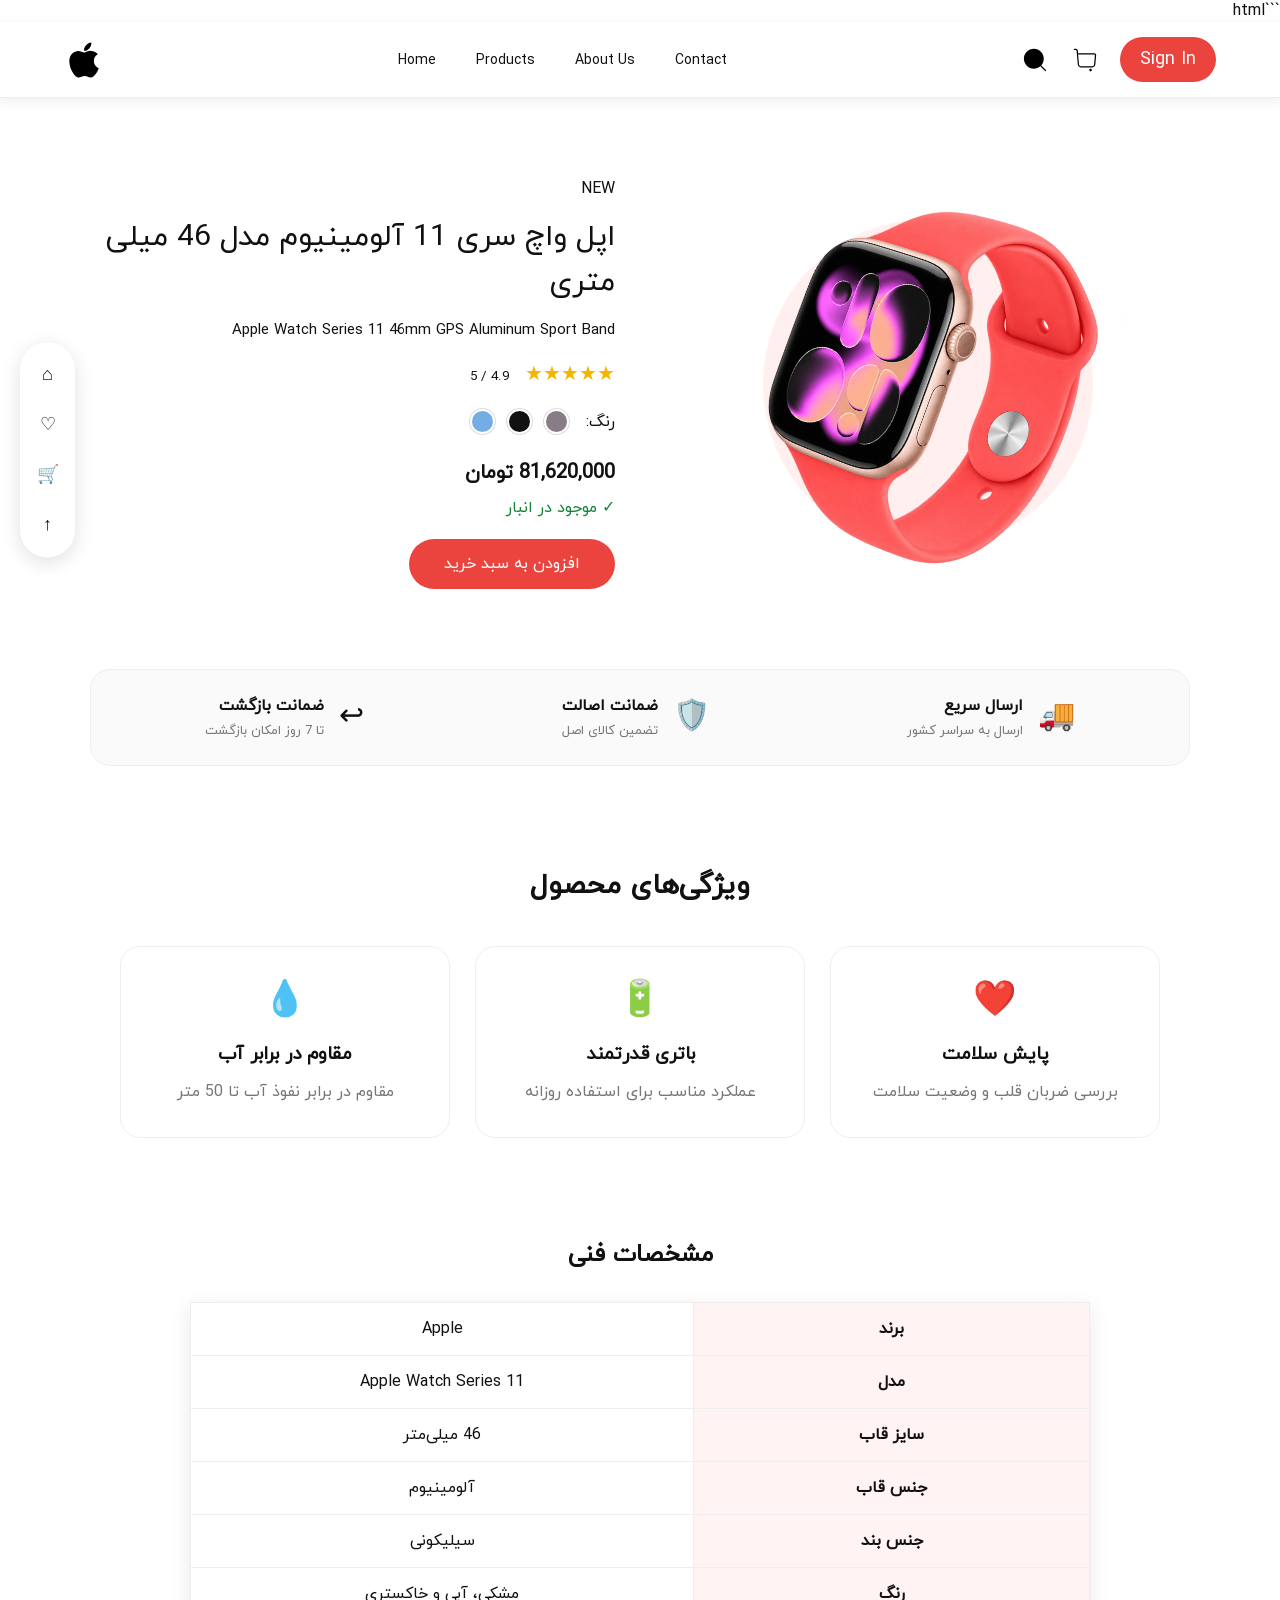
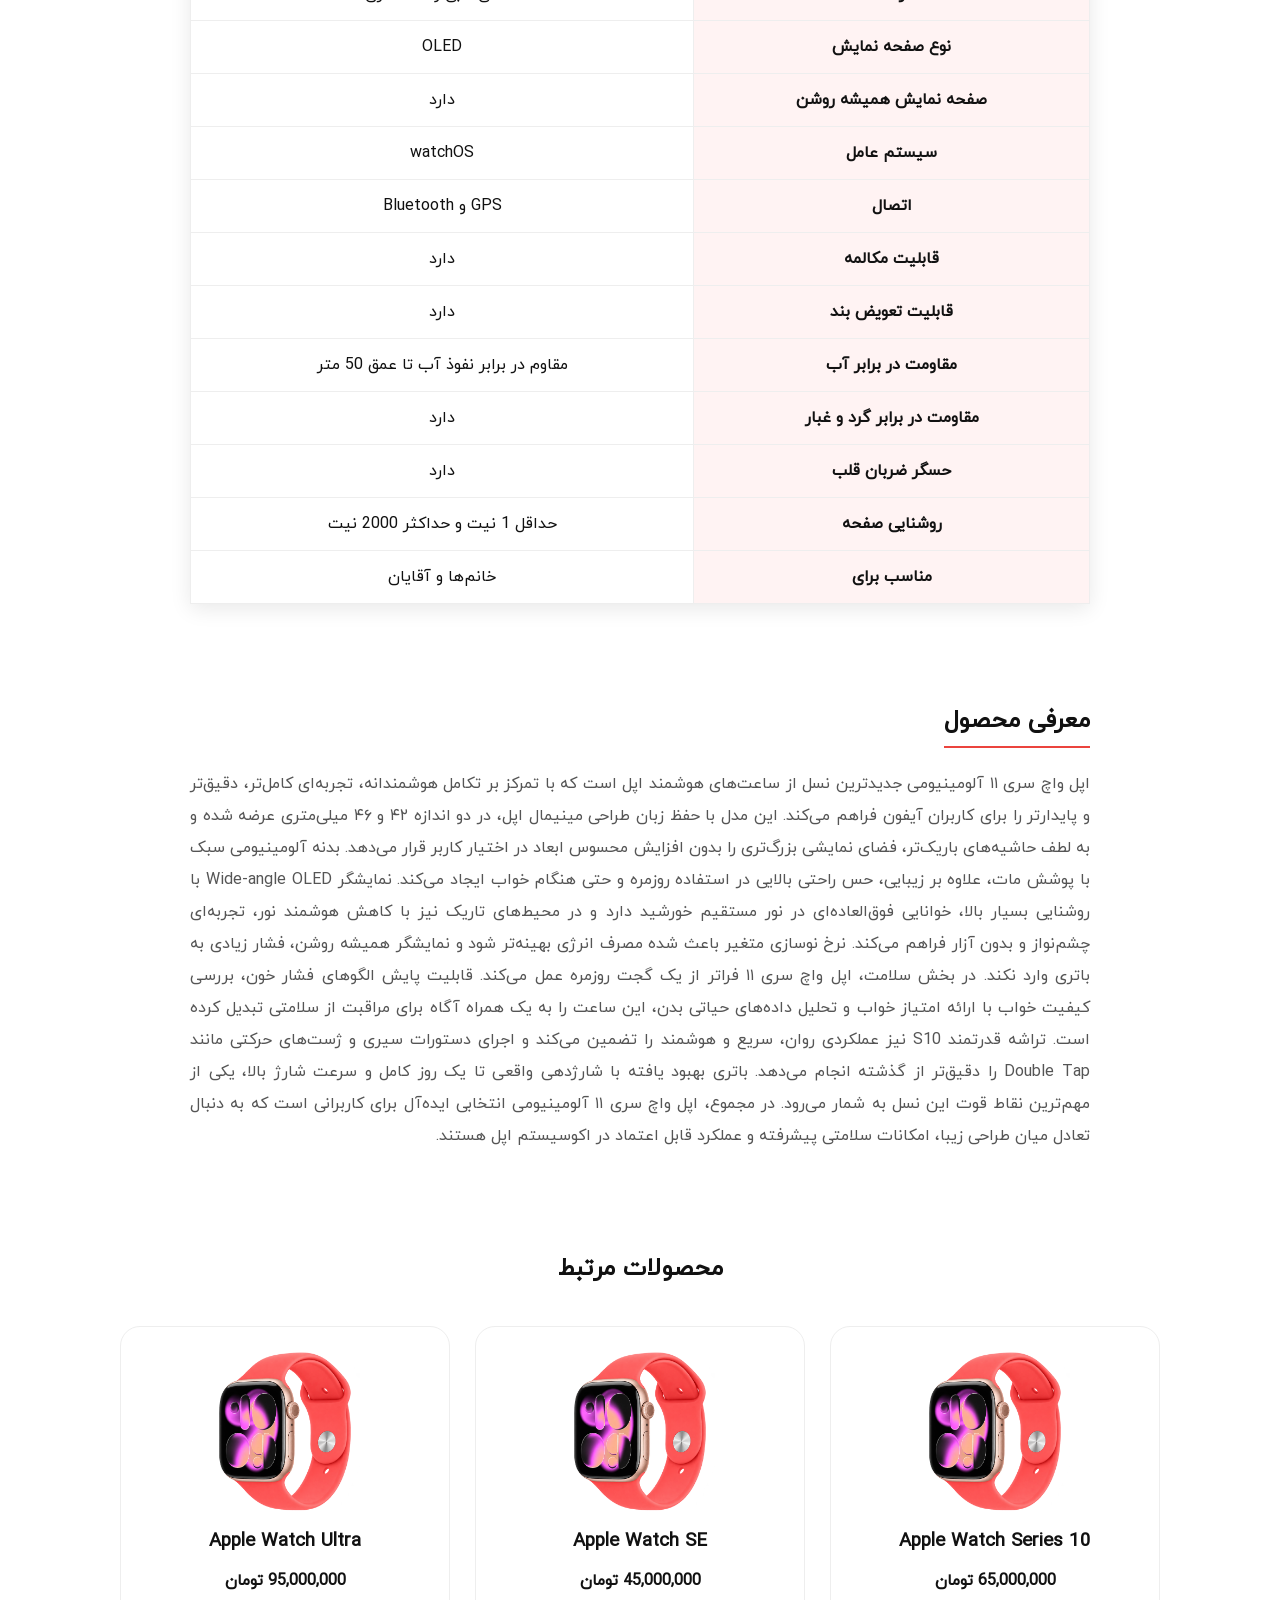
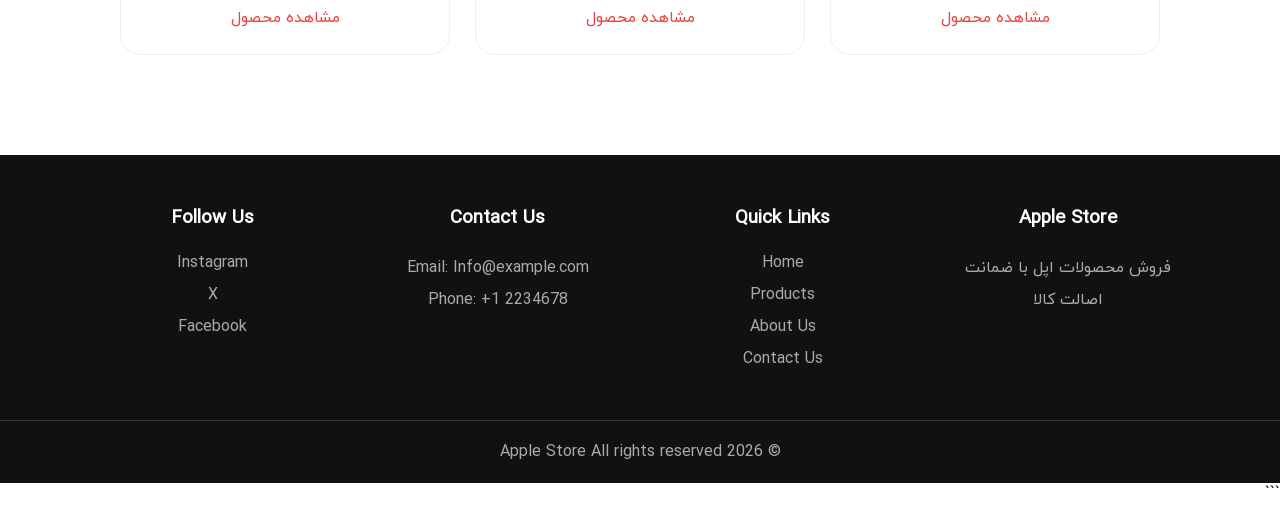
==== site/index.html @ df7d025c "Add internship projects" ====
```html
<!DOCTYPE html>
<html lang="fa" dir="rtl">

<head>
    <meta charset="UTF-8">
    <meta name="viewport" content="width=device-width, initial-scale=1.0">

    <title>Apple Watch</title>

    <link rel="stylesheet" href="style.css">
</head>

<body>

    <header>

        <div class="container">

            <nav>

                <a href="#" class="logo">
                    <svg xmlns="http://www.w3.org/2000/svg" viewBox="0 0 384 512" width="64" height="64">
                        <defs></defs>
                        <g transform="translate(192, 256) rotate(0) scale(1, 1) scale(1) translate(-192, -256)">
                            <svg xmlns="http://www.w3.org/2000/svg" viewBox="0 0 384 512" width="100%" height="100%" fill="#000000">
                                <path d="M318.7 268.7c-.2-36.7 16.4-64.4 50-84.8-18.8-26.9-47.2-41.7-84.7-44.6-35.5-2.8-74.3 20.7-88.5 20.7-15 0-49.4-19.7-76.4-19.7C63.3 141.2 4 184.8 4 273.5q0 39.3 14.4 81.2c12.8 36.7 59 126.7 107.2 125.2 25.2-.6 43-17.9 75.8-17.9 31.8 0 48.3 17.9 76.4 17.9 48.6-.7 90.4-82.5 102.6-119.3-65.2-30.7-61.7-90-61.7-91.9zm-56.6-164.2c27.3-32.4 24.8-61.9 24-72.5-24.1 1.4-52 16.4-67.9 34.9-17.5 19.8-27.8 44.3-25.6 71.9 26.1 2 49.9-11.4 69.5-34.3z"></path>
                            </svg>
                        </g>
                    </svg>
                </a>

                <ul class="nav-links">

                    <li>
                        <a href="#">Home</a>
                    </li>

                    <li>
                        <a href="#">Products</a>
                    </li>

                    <li>
                        <a href="#">About Us</a>
                    </li>

                    <li>
                        <a href="#">Contact</a>
                    </li>

                </ul>

                <div class="nav-icons">

                    <a href="#">
                        <svg xmlns="http://www.w3.org/2000/svg" viewBox="0 0 24 24">
                            <path d="M20.031,20.79c0.46,0.46,1.17-0.25,0.71-0.7l-3.75-3.76c1.27-1.41,2.04-3.27,2.04-5.31c0-4.39-3.57-7.96-7.96-7.96s-7.96,3.57-7.96,7.96c0,4.39,3.57,7.96,7.96,7.96c1.98,0,3.81-0.73,5.21-1.94L20.031,20.79z"></path>
                        </svg>
                    </a>

                    <a href="#">
                        <svg xmlns="http://www.w3.org/2000/svg" viewBox="0 0 24 24">
                            <path d="M17.437,19.934c0,0.552 -0.448,1 -1,1c-0.552,0 -1,-0.448 -1,-1c0,-0.552 0.448,-1 1,-1c0.552,0 1,0.448 1,1Zm-11.217,-4.266l-0.945,-10.9c-0.03,-0.391 -0.356,-0.693 -0.749,-0.693l-0.966,-0c-0.276,-0 -0.5,-0.224 -0.5,-0.5c0,-0.276 0.224,-0.5 0.5,-0.5l0.966,-0c0.916,-0 1.676,0.704 1.746,1.617l0.139,1.818l13.03,-0c0.885,-0 1.577,0.76 1.494,1.638l-0.668,7.52c-0.121,1.285 -1.199,2.267 -2.489,2.267l-9.069,0c-1.29,0 -2.367,-0.981 -2.489,-2.267Zm0.274,-8.158l0.722,8.066c0.073,0.77 0.719,1.359 1.493,1.359l9.069,0c0.774,0 1.42,-0.589 1.493,-1.359l0.668,-7.518c0.028,-0.294 -0.203,-0.548 -0.498,-0.548l-12.947,-0Z"></path>
                        </svg>
                    </a>

                    <a href="#" class="sign-in">
                        Sign In
                    </a>

                </div>

            </nav>

        </div>

    </header>


    <aside class="sidebar">

        <a href="#">⌂</a>
        <a href="#">♡</a>
        <a href="#">🛒</a>
        <a href="#">↑</a>

    </aside>


    <main>

        <section class="product">

            <div class="product-info">

                <span class="badge">
                    NEW
                </span>

                <h1>
                    اپل واچ سری 11 آلومینیوم مدل 46 میلی متری
                </h1>

                <p class="english-title">
                    Apple Watch Series 11 46mm GPS Aluminum Sport Band
                </p>

                <div class="rating">

                    <span>
                        ★★★★★
                    </span>

                    <small>
                        4.9 / 5
                    </small>

                </div>

                <div class="colors">

                    <p>
                        رنگ:
                    </p>

                    <label class="color-option">

                        <input type="radio" name="color">

                        <span class="color gray"></span>

                    </label>

                    <label class="color-option">

                        <input type="radio" name="color">

                        <span class="color black"></span>

                    </label>

                    <label class="color-option">

                        <input type="radio" name="color">

                        <span class="color blue"></span>

                    </label>

                </div>

                <p class="price">
                    81,620,000 تومان
                </p>

                <p class="stock">
                    ✓ موجود در انبار
                </p>

                <a href="#" class="btn">
                    افزودن به سبد خرید
                </a>

            </div>


            <div class="product-image">

                <div class="circle"></div>

                <img src="Apple-Watch-band-2.png" alt="Apple Watch">

            </div>

        </section>


        <section class="features">

            <div class="feature">

                <div class="feature-icon">
                    🚚
                </div>

                <div>
                    <h3>
                        ارسال سریع
                    </h3>

                    <p>
                        ارسال به سراسر کشور
                    </p>
                </div>

            </div>


            <div class="feature">

                <div class="feature-icon">
                    🛡️
                </div>

                <div>
                    <h3>
                        ضمانت اصالت
                    </h3>

                    <p>
                        تضمین کالای اصل
                    </p>
                </div>

            </div>


            <div class="feature">

                <div class="feature-icon">
                    ↩
                </div>

                <div>
                    <h3>
                        ضمانت بازگشت
                    </h3>

                    <p>
                        تا 7 روز امکان بازگشت
                    </p>
                </div>

            </div>

        </section>


        <section class="product-features">

            <h2>
                ویژگی‌های محصول
            </h2>

            <div class="feature-cards">

                <div class="feature-card">

                    <span>
                        ❤️
                    </span>

                    <h3>
                        پایش سلامت
                    </h3>

                    <p>
                        بررسی ضربان قلب و وضعیت سلامت
                    </p>

                </div>


                <div class="feature-card">

                    <span>
                        🔋
                    </span>

                    <h3>
                        باتری قدرتمند
                    </h3>

                    <p>
                        عملکرد مناسب برای استفاده روزانه
                    </p>

                </div>


                <div class="feature-card">

                    <span>
                        💧
                    </span>

                    <h3>
                        مقاوم در برابر آب
                    </h3>

                    <p>
                        مقاوم در برابر نفوذ آب تا 50 متر
                    </p>

                </div>

            </div>

        </section>


        <section class="info">

            <h2>مشخصات فنی</h2>

            <table>

                <tr>
                    <th>برند</th>
                    <td>Apple</td>
                </tr>

                <tr>
                    <th>مدل</th>
                    <td>Apple Watch Series 11</td>
                </tr>

                <tr>
                    <th>سایز قاب</th>
                    <td>46 میلی‌متر</td>
                </tr>

                <tr>
                    <th>جنس قاب</th>
                    <td>آلومینیوم</td>
                </tr>

                <tr>
                    <th>جنس بند</th>
                    <td>سیلیکونی</td>
                </tr>

                <tr>
                    <th>رنگ</th>
                    <td>مشکی، آبی و خاکستری</td>
                </tr>

                <tr>
                    <th>نوع صفحه نمایش</th>
                    <td>OLED</td>
                </tr>

                <tr>
                    <th>صفحه نمایش همیشه روشن</th>
                    <td>دارد</td>
                </tr>

                <tr>
                    <th>سیستم عامل</th>
                    <td>watchOS</td>
                </tr>

                <tr>
                    <th>اتصال</th>
                    <td>GPS و Bluetooth</td>
                </tr>

                <tr>
                    <th>قابلیت مکالمه</th>
                    <td>دارد</td>
                </tr>

                <tr>
                    <th>قابلیت تعویض بند</th>
                    <td>دارد</td>
                </tr>

                <tr>
                    <th>مقاومت در برابر آب</th>
                    <td>مقاوم در برابر نفوذ آب تا عمق 50 متر</td>
                </tr>

                <tr>
                    <th>مقاومت در برابر گرد و غبار</th>
                    <td>دارد</td>
                </tr>

                <tr>
                    <th>حسگر ضربان قلب</th>
                    <td>دارد</td>
                </tr>

                <tr>
                    <th>روشنایی صفحه</th>
                    <td>حداقل 1 نیت و حداکثر 2000 نیت</td>
                </tr>

                <tr>
                    <th>مناسب برای</th>
                    <td>خانم‌ها و آقایان</td>
                </tr>

            </table>

        </section>


        <section class="introduction">

            <h2>
                معرفی محصول
            </h2>

            <p>
                اپل واچ سری ۱۱ آلومینیومی جدیدترین نسل از ساعت‌های هوشمند اپل است که با تمرکز بر تکامل هوشمندانه،
                تجربه‌ای کامل‌تر، دقیق‌تر و پایدارتر را برای کاربران آیفون فراهم می‌کند. این مدل با حفظ زبان طراحی
                مینیمال اپل، در دو اندازه ۴۲ و ۴۶ میلی‌متری عرضه شده و به لطف حاشیه‌های باریک‌تر، فضای نمایشی بزرگ‌تری
                را بدون افزایش محسوس ابعاد در اختیار کاربر قرار می‌دهد. بدنه آلومینیومی سبک با پوشش مات، علاوه بر
                زیبایی، حس راحتی بالایی در استفاده روزمره و حتی هنگام خواب ایجاد می‌کند. نمایشگر Wide-angle OLED با
                روشنایی بسیار بالا، خوانایی فوق‌العاده‌ای در نور مستقیم خورشید دارد و در محیط‌های تاریک نیز با کاهش
                هوشمند نور، تجربه‌ای چشم‌نواز و بدون آزار فراهم می‌کند. نرخ نوسازی متغیر باعث شده مصرف انرژی بهینه‌تر
                شود و نمایشگر همیشه روشن، فشار زیادی به باتری وارد نکند. در بخش سلامت، اپل واچ سری ۱۱ فراتر از یک گجت
                روزمره عمل می‌کند. قابلیت پایش الگوهای فشار خون، بررسی کیفیت خواب با ارائه امتیاز خواب و تحلیل داده‌های
                حیاتی بدن، این ساعت را به یک همراه آگاه برای مراقبت از سلامتی تبدیل کرده است. تراشه قدرتمند S10 نیز
                عملکردی روان، سریع و هوشمند را تضمین می‌کند و اجرای دستورات سیری و ژست‌های حرکتی مانند Double Tap را
                دقیق‌تر از گذشته انجام می‌دهد. باتری بهبود یافته با شارژدهی واقعی تا یک روز کامل و سرعت شارژ بالا، یکی
                از مهم‌ترین نقاط قوت این نسل به شمار می‌رود. در مجموع، اپل واچ سری ۱۱ آلومینیومی انتخابی ایده‌آل برای
                کاربرانی است که به دنبال تعادل میان طراحی زیبا، امکانات سلامتی پیشرفته و عملکرد قابل اعتماد در اکوسیستم
                اپل هستند.
            </p>

        </section>


        <section class="related">

            <h2>
                محصولات مرتبط
            </h2>

            <div class="products">

                <div class="product-card">

                    <img src="Apple-Watch-band-2.png" alt="Apple Watch">

                    <h3>
                        Apple Watch Series 10
                    </h3>

                    <p>
                        65,000,000 تومان
                    </p>

                    <a href="#">
                        مشاهده محصول
                    </a>

                </div>


                <div class="product-card">

                    <img src="Apple-Watch-band-2.png" alt="Apple Watch">

                    <h3>
                        Apple Watch SE
                    </h3>

                    <p>
                        45,000,000 تومان
                    </p>

                    <a href="#">
                        مشاهده محصول
                    </a>

                </div>


                <div class="product-card">

                    <img src="Apple-Watch-band-2.png" alt="Apple Watch">

                    <h3>
                        Apple Watch Ultra
                    </h3>

                    <p>
                        95,000,000 تومان
                    </p>

                    <a href="#">
                        مشاهده محصول
                    </a>

                </div>

            </div>

        </section>

    </main>


    <footer>

        <div class="footer-container">

            <div class="footer-column">

                <h3>
                    Apple Store
                </h3>

                <p>
                    فروش محصولات اپل با ضمانت اصالت کالا
                </p>

            </div>


            <div class="footer-column">

                <h3>
                    Quick Links
                </h3>

                <ul>

                    <li>
                        <a href="#">Home</a>
                    </li>

                    <li>
                        <a href="#">Products</a>
                    </li>

                    <li>
                        <a href="#">About Us</a>
                    </li>

                    <li>
                        <a href="#">Contact Us</a>
                    </li>

                </ul>

            </div>


            <div class="footer-column">

                <h3>
                    Contact Us
                </h3>

                <p>
                    Email: Info@example.com
                </p>

                <p>
                    Phone: +1 2234678
                </p>

            </div>


            <div class="footer-column">

                <h3>
                    Follow Us
                </h3>

                <div class="social">

                    <a href="#">Instagram</a>
                    <a href="#">X</a>
                    <a href="#">Facebook</a>

                </div>

            </div>

        </div>


        <div class="copyright">

            © 2026 Apple Store
            All rights reserved

        </div>

    </footer>

</body>

</html>
```
---- site/style.css ----
@font-face {
    font-family: 'iranyka';
    src: url(iranyekanwebregular.b95439c1.26xpsrtw74cat.woff) format("woff");
    font-weight: normal;
}

@font-face {
    font-family: 'iranykabold';
    src: url(iranyekanwebextrabold.9346e9a2.0tj0e3_kjr7s4.woff) format(woff);
    font-weight: normal;
}


*{
    margin:0;
    padding:0;
    box-sizing:border-box;
    list-style:none;
    text-decoration:none;
    font-family:'iranyka','iranykabold' , sans-serif;
}

body{
    width:100%;
    min-height:100vh;
    background:#fff;
    color:#111;
    overflow-x:hidden;
}

a{
    color:#111;
    transition:.3s;
}

a:hover{
    color:#eb443e;
}


header{
    width:100%;
    background:#fff;
    border-bottom:1px solid #eee;
    box-shadow:0 3px 12px rgba(0,0,0,.08);
    position:sticky;
    top:0;
    z-index:100;
}

.container{
    width:90%;
    max-width:1200px;
    margin:auto;
}

nav{
    height:75px;
    display:flex;
    align-items:center;
    justify-content:space-between;
    direction:ltr;
}


.logo svg{
    width: 40px;
    height: 40px;
    color:#000;
}


.nav-links{
    display:flex;
    gap:40px;
    direction:ltr;
}

.nav-links a{
    font-size:14px;
}

.nav-links a:hover{
    color:#eb443e;
}


.nav-icons svg{
    width: 30px;
    height: 30px;
}

.nav-icons{
    display:flex;
    align-items:center;
    gap:20px;
}

.nav-icons a{
    font-size:18px;
}

.sign-in{
    background:#eb443e;
    color:#fff !important;
    padding: 10px 20px;
    border-radius:30px;
}

.sign-in:hover{
    background:#111;
}


.sidebar{
    position:fixed;
    left:20px;
    top:50%;
    transform:translateY(-50%);

    display:flex;
    flex-direction:column;
    gap:15px;

    background:#fff;
    padding:15px 10px;

    border-radius:30px;

    box-shadow:0 5px 20px rgba(0,0,0,.12);

    z-index:50;
}

.sidebar a{
    width:35px;
    height:35px;

    display:flex;
    align-items:center;
    justify-content:center;

    border-radius:50%;

    font-size:18px;
}

.sidebar a:hover{
    background:#eb443e;
    color:#fff;
}



.product{
    width:90%;
    max-width:1100px;

    margin:80px auto;

    display:flex;
    align-items:center;
    justify-content:space-between;

    gap:50px;

    direction:ltr;
}



.product-info{
    flex:1;
    direction:rtl;
    text-align:right;
}

.new{
    display:inline-block;

    background:#111;
    color:#fff;

    padding:5px 15px;

    border-radius:20px;

    font-size:12px;
}


.product-info h1{
    font-size:30px;

    font-weight:400;

    line-height:1.5;

    margin:15px 0;
}

.english-title{
    font-size:15px;
    direction:ltr;
    text-align:right;
}



.rating{
    margin:20px 0;
}

.rating span{
    color:#f5b400;
    font-size:20px;
}

.rating small{
    margin-right:10px;
}


.colors{
    display:flex;
    align-items:center;
    gap:12px;

    margin:20px 0;
}

.colors p{
    margin-left:5px;
}

.color-option{
    cursor:pointer;
}

.color-option input{
    display:none;
}

.color{
    width:25px;
    height:25px;

    display:block;

    border-radius:50%;

    border:2px solid #fff;

    box-shadow:0 0 0 1px #ddd;
}

.gray{
    background:#887c88;
}

.black{
    background:#111;
}

.blue{
    background:#72ade3;
}

.color-option input:checked + .color{
    box-shadow:0 0 0 2px #eb443e;
}



.price{
    font-size:20px;
    font-weight:bold;

    margin-top:25px;
}

.stock{
    color:#16833b;
    margin:10px 0 20px;
}


.btn{
    display:inline-block;

    background:#eb443e;
    color:#fff;

    padding:14px 35px;

    border-radius:30px;

    transition:.3s;
}

.btn:hover{
    background:#111;
    color:#fff;
    transform:translateY(-2px);
}



.product-image{
    flex:1;

    position:relative;

    display:flex;
    align-items:center;
    justify-content:center;
}

.product-image img{
    width:400px;
    max-width:100%;

    position:relative;

    transform:rotate(20deg);

    transition:.5s;
}

.product-image img:hover{
    transform:rotate(6deg) scale(1.1);
}


.circle{
    width:330px;
    height:330px;

    background:#ffefef;

    border-radius:50%;

    position:absolute;
}



.features{
    width:90%;
    max-width:1100px;

    margin:50px auto;

    padding:25px;

    background:#fafafa;

    border:1px solid #eee;

    border-radius:20px;

    display:flex;
    justify-content:space-around;
    align-items:center;

    gap:20px;
}

.feature{
    display:flex;
    align-items:center;
    gap:15px;
}

.feature-icon{
    font-size:30px;
}

.feature h3{
    font-size:16px;
    margin-bottom:5px;
}

.feature p{
    font-size:13px;
    color:#777;
}



.product-features{
    width:90%;
    max-width:1100px;

    margin:100px auto;

    text-align:center;
}

.product-features h2{
    font-size:28px;
    margin-bottom:40px;
}


.feature-cards{
    display:flex;
    justify-content:center;
    gap:25px;
}

.feature-card{
    width:30%;

    padding:30px 20px;

    border:1px solid #eee;
    border-radius:20px;

    transition:.3s;
}

.feature-card:hover{
    transform:translateY(-20px);

    box-shadow:0 10px 30px rgba(0,0,0,.08);
}

.feature-card span{
    font-size:35px;
}

.feature-card h3{
    margin:15px 0 10px;
}

.feature-card p{
    color:#777;
    line-height:1.8;
}



.info{
    width:80%;
    max-width:900px;
    margin:50px auto;
}

.info h2{
    text-align:center;
    margin-bottom:30px;
}

.info table{
    width:100%;
    border-collapse:collapse;
    box-shadow:0 5px 20px rgba(0,0,0,.09);
}

.info th,
.info td{
    border:1px solid #eee;
    padding:15px;
}

.info th{
    background:#fff3f3;
    text-align:center;
}

.info td{
    text-align:center;
}



.introduction{
    width:80%;
    max-width:900px;

    margin:100px auto;

    text-align:right;
}

.introduction h2{
    margin-bottom:20px;

    border-bottom:2px solid #eb443e;

    display:inline-block;

    padding-bottom:8px;
}

.introduction p{
    line-height:2;

    color:#555;

    text-align:justify;
}


.related{
    width:90%;
    max-width:1100px;

    margin:100px auto;

    text-align:center;

}

.related h2{
    margin-bottom:40px;
}


.products{
    display:flex;

    justify-content:center;

    gap:25px;
}

.product-card{
    width:30%;

    padding:25px;

    border:1px solid #eee;

    border-radius:20px;

    transition:.3s;
}

.product-card:hover{
    transform:translateY(-8px);

    box-shadow:0 10px 30px rgba(0,0,0,.08);
}

.product-card img{
    width:180px;
    max-width:100%;
}

.product-card h3{
    margin:15px 0;
}

.product-card p{
    font-weight:bold;
    margin-bottom:15px;
}

.product-card a{
    color:#eb443e;
}



footer{
    background:#111;
    color:#fff;

    margin-top:100px;
    padding-top:50px;
}


.footer-container{
    width:90%;
    max-width:1100px;

    margin:auto;

    display:flex;
    justify-content:space-between;

    gap:40px;
}

.footer-column{
    width:25%;

    text-align:center;
}

.footer-column h3{
    margin-bottom:20px;
}

.footer-column p{
    color:#aaa;

    line-height:2;
}


.footer-column ul li{
    margin:10px 0;
}

.footer-column a{
    color:#aaa;
}

.footer-column a:hover{
    color:#fff;
}


.social{
    display:flex;
    flex-direction:column;

    gap:10px;
}


.copyright{
    margin-top:40px;

    padding:20px;

    text-align:center;

    border-top:1px solid #333;

    color:#aaa;
}
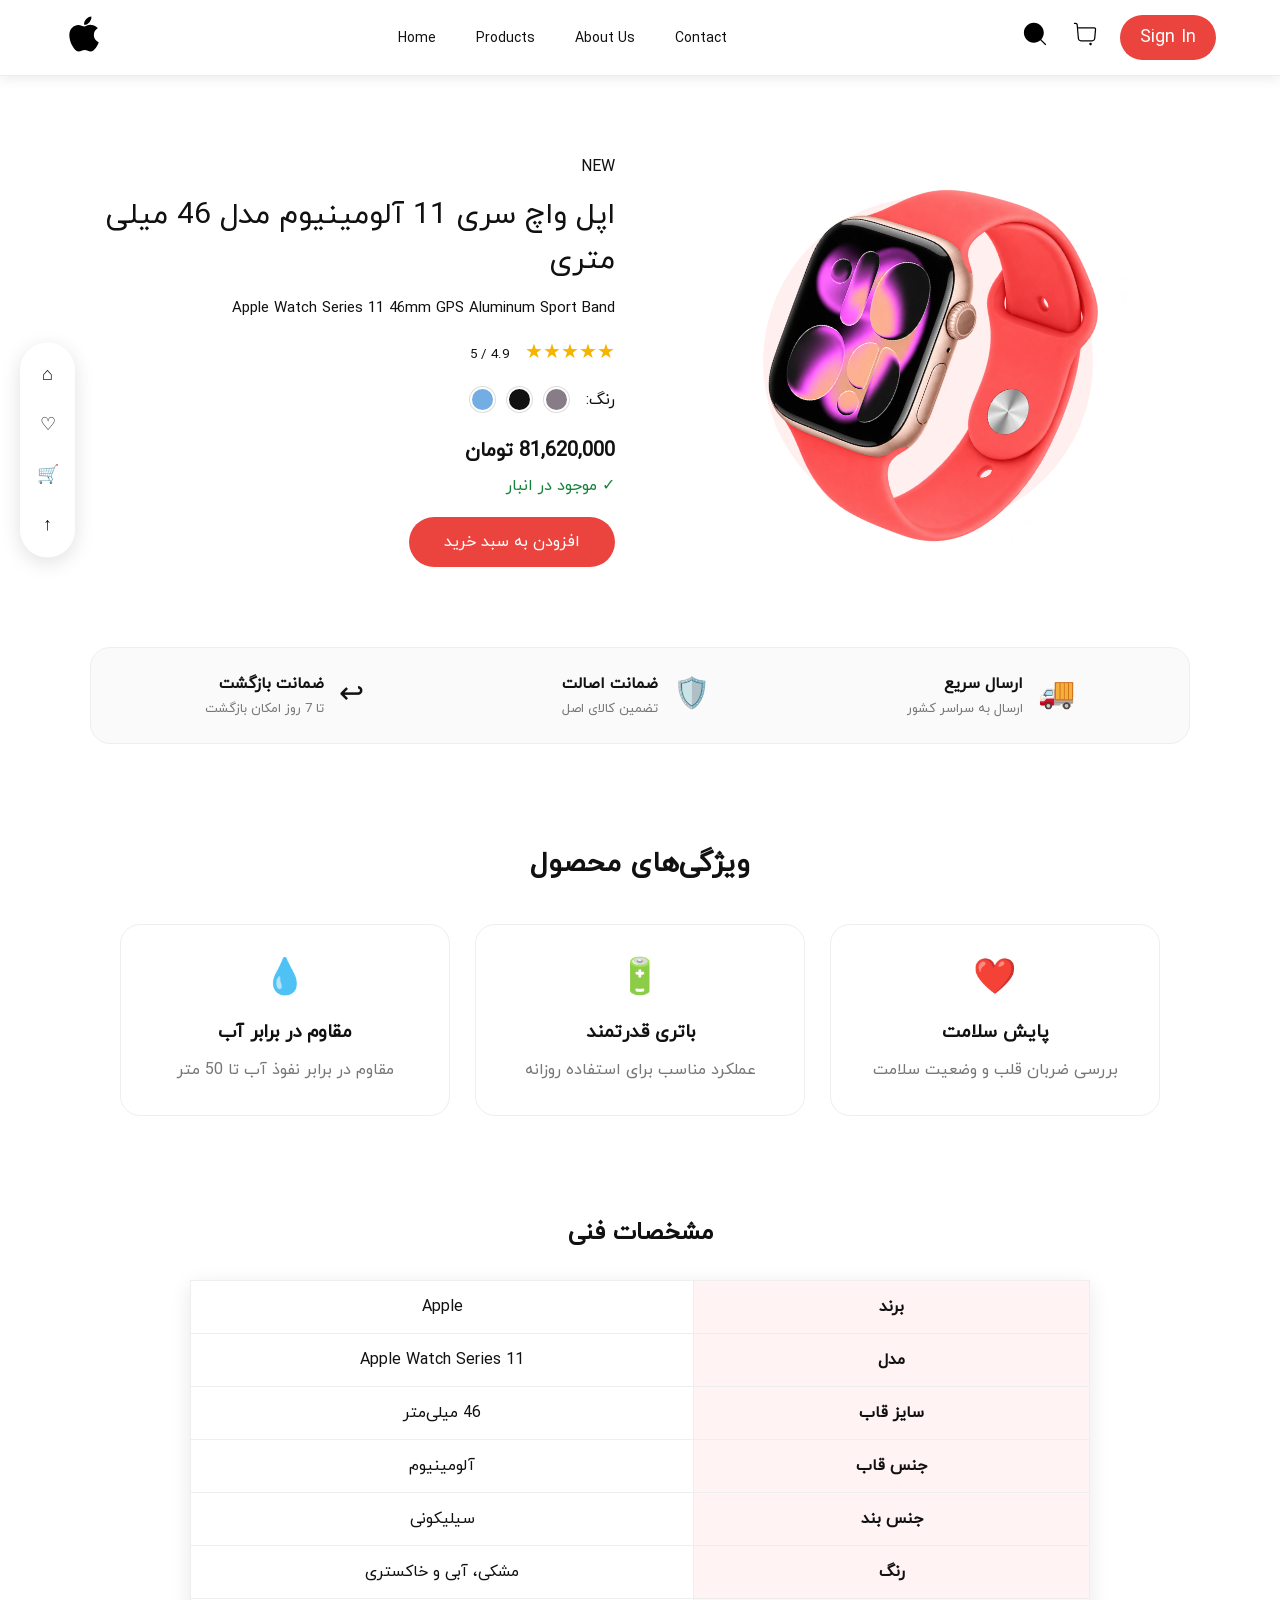
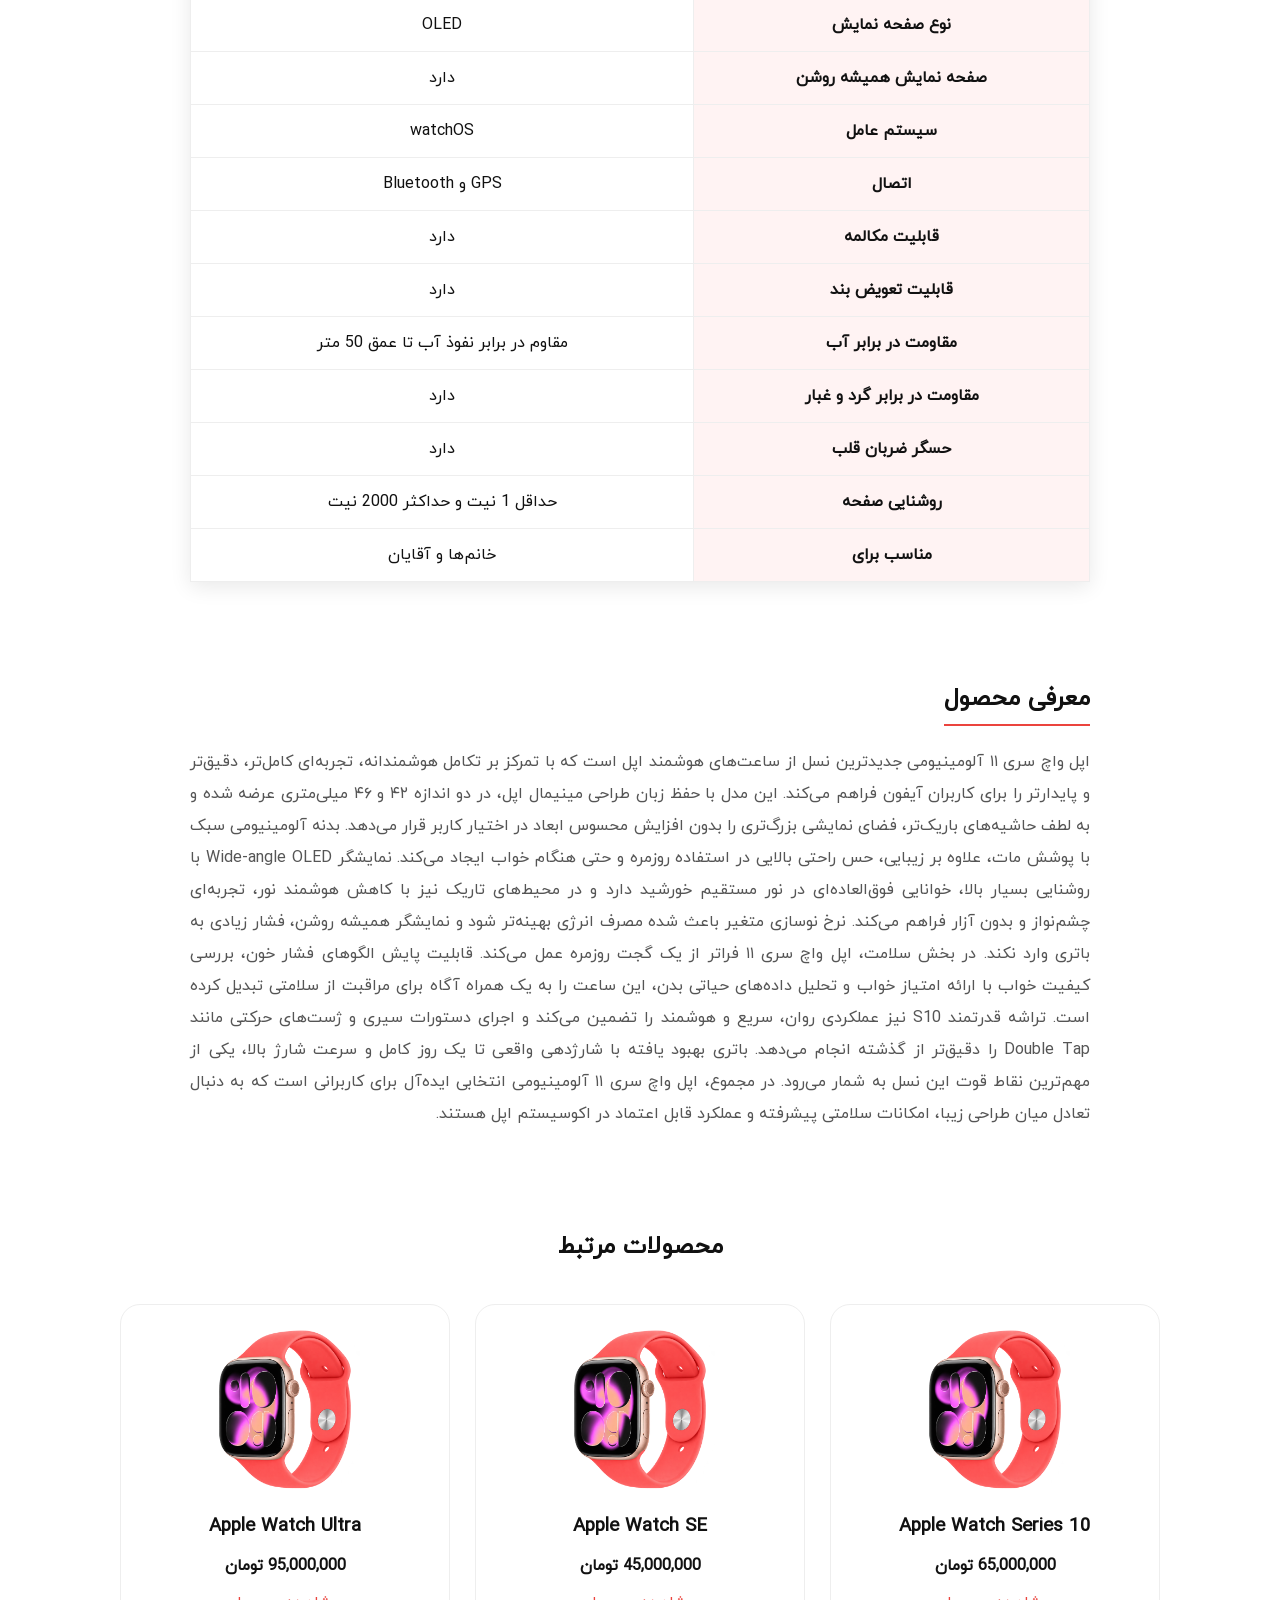
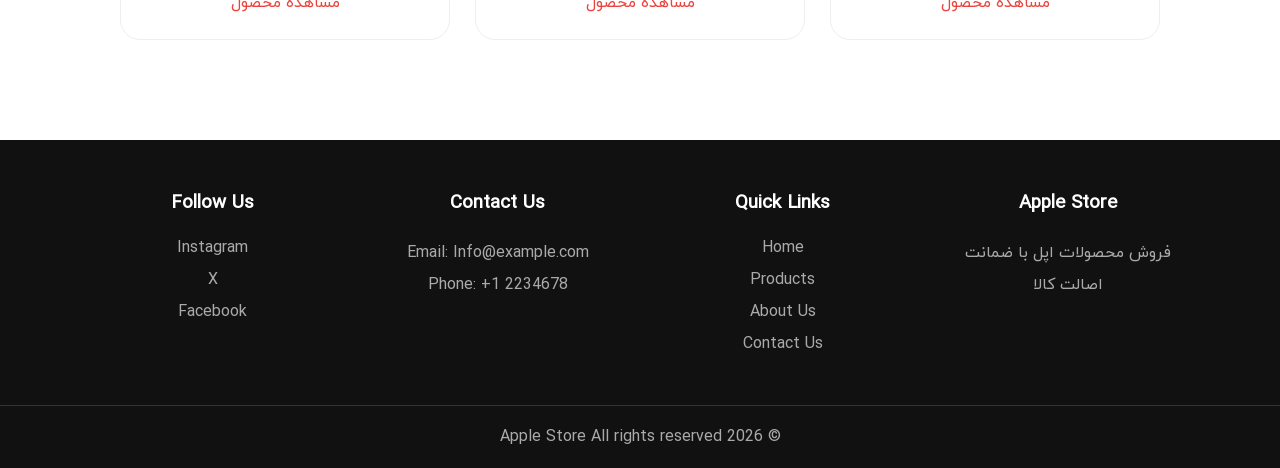
==== commit e60f85f4: "Merge Mania7 repository" ====
--- a/site/index.html
+++ b/site/index.html
@@ -1,4 +1,4 @@
-```html
+
 <!DOCTYPE html>
 <html lang="fa" dir="rtl">
 
@@ -587,4 +587,4 @@
 </body>
 
 </html>
-```
+
